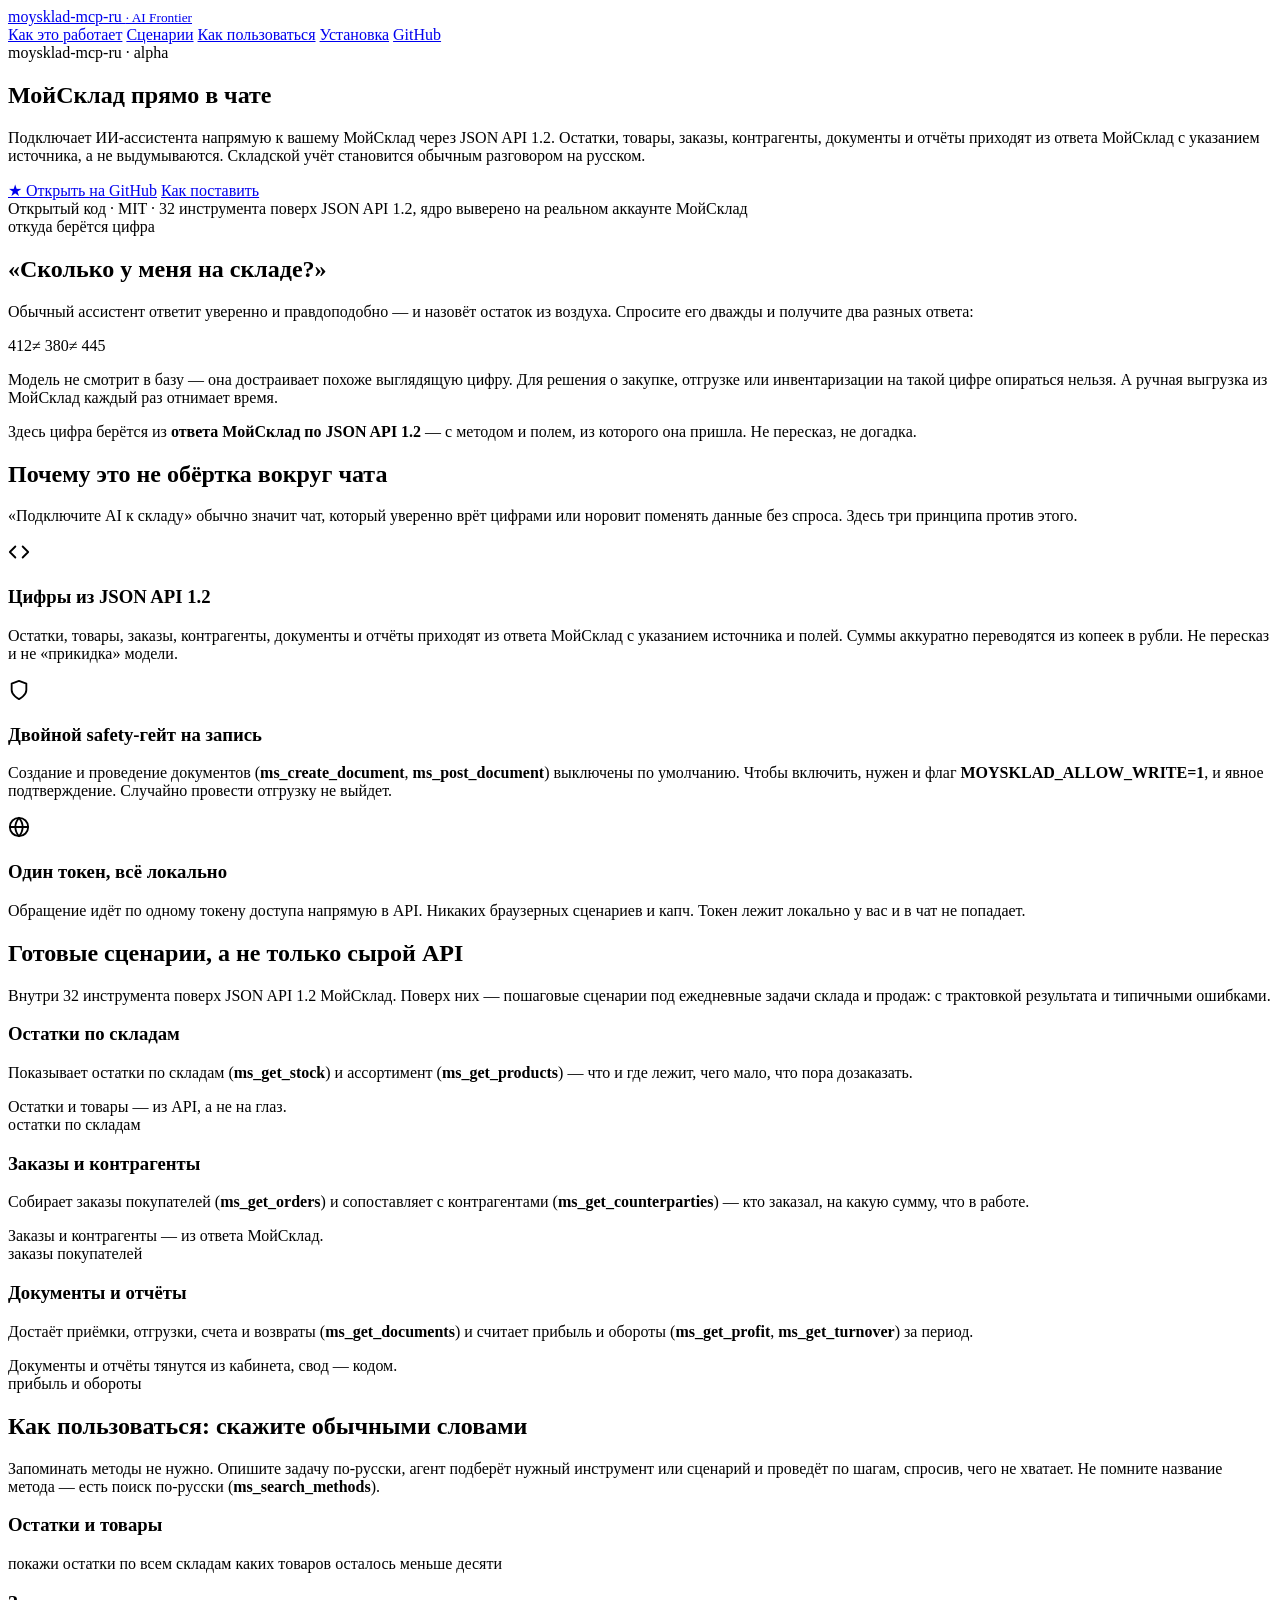
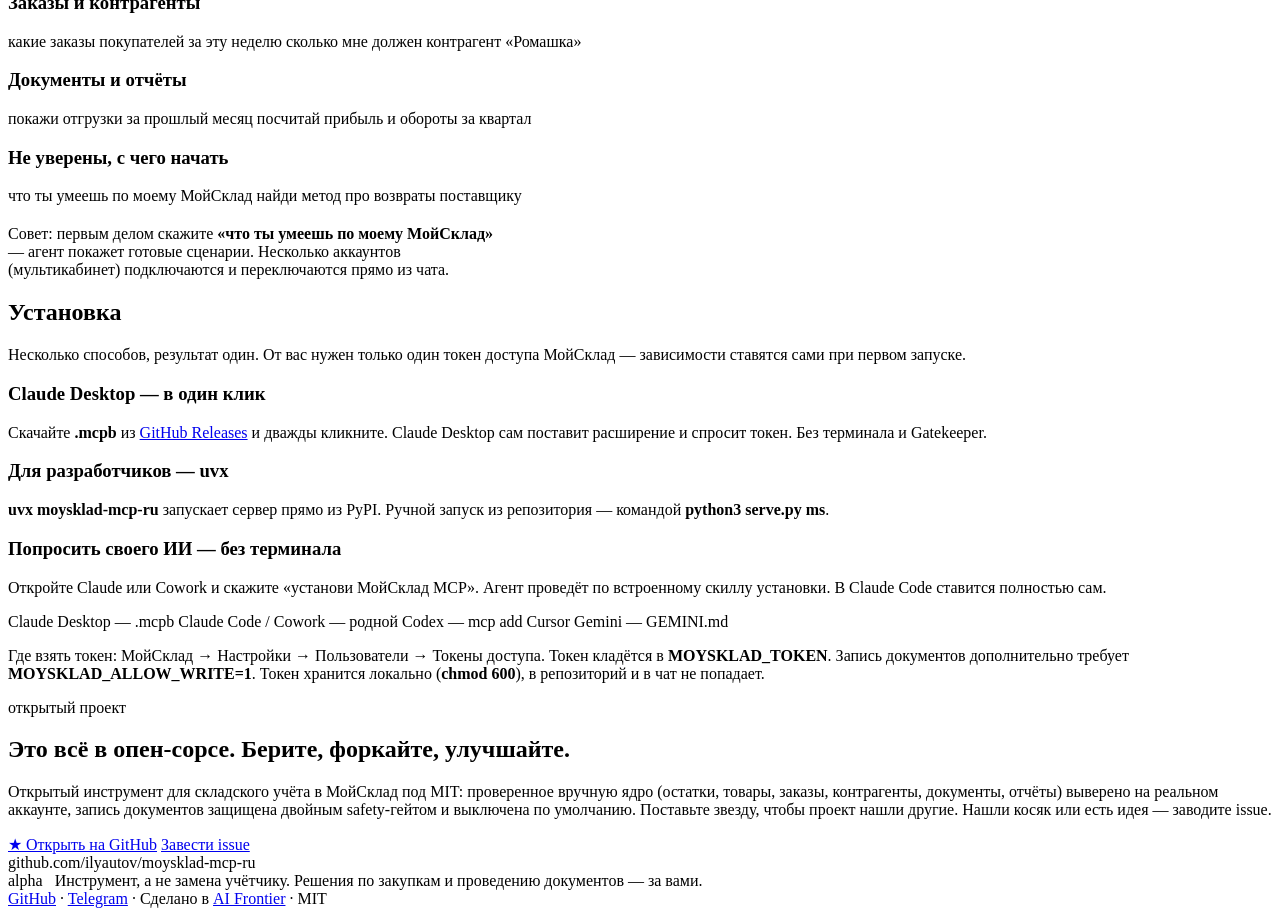
==== docs/index.html @ ab3ad7cb "docs(site): MoySklad landing page for GitHub Pages" ====
<!DOCTYPE html>
<html lang="ru">
<head>
<meta charset="UTF-8">
<meta name="viewport" content="width=device-width, initial-scale=1">
<title>moysklad-mcp-ru — МойСклад в вашем ИИ-ассистенте (JSON API 1.2)</title>
<meta name="description" content="Подключает ИИ-ассистента (Claude, Cursor, Codex, Cowork) напрямую к вашему МойСклад через JSON API 1.2. Остатки, товары, заказы, контрагенты, документы и отчёты — из ответа МойСклад с указанием источника, а не выдумка. Запись документов — за двойным safety-гейтом и выключена по умолчанию. Ставится в один клик.">
<meta property="og:title" content="moysklad-mcp-ru — МойСклад в вашем ИИ-ассистенте (JSON API 1.2)">
<meta property="og:description" content="МойСклад прямо в чате. Остатки, товары, заказы, документы, отчёты — из JSON API 1.2 с источником, а не из воздуха. Запись за двойным safety-гейтом. Ставится в один клик — .mcpb или uvx.">
<meta property="og:type" content="website">
<meta property="og:url" content="https://moysklad-mcp-ru.aifrontier.tech/">
<meta property="og:image" content="https://moysklad-mcp-ru.aifrontier.tech/assets/social-preview.png">
<meta name="twitter:card" content="summary_large_image">
<link rel="canonical" href="https://moysklad-mcp-ru.aifrontier.tech/">
<link rel="icon" type="image/png" href="assets/social-preview.png">
<link rel="apple-touch-icon" href="assets/social-preview.png">
<link rel="preconnect" href="https://fonts.googleapis.com">
<link rel="preconnect" href="https://fonts.gstatic.com" crossorigin>
<link href="https://fonts.googleapis.com/css2?family=Inter:wght@400;500;600;700;800&family=Lora:wght@500;600;700&family=JetBrains+Mono:wght@500;700&display=swap" rel="stylesheet">
<link rel="stylesheet" href="styles.css">
</head>
<body>

<header>
  <div class="wrap nav">
    <a class="brand" href="#top" aria-label="moysklad-mcp-ru, на главную">
      <span class="bars" aria-hidden="true"><span></span><span></span><span></span></span>
      moysklad-mcp-ru <small>· AI Frontier</small>
    </a>
    <nav class="nav-links" aria-label="Основная навигация">
      <a href="#how">Как это работает</a>
      <a href="#scenarios">Сценарии</a>
      <a href="#use">Как пользоваться</a>
      <a href="#install">Установка</a>
      <a class="btn btn-primary" href="https://github.com/ilyautov/moysklad-mcp-ru">GitHub</a>
    </nav>
  </div>
</header>

<main id="top">

  <!-- HERO -->
  <section class="hero">
    <div class="wrap hero-grid">
      <div>
        <div class="kicker">moysklad-mcp-ru · alpha</div>
        <h1>МойСклад <span class="accent">прямо в чате</span></h1>
        <p class="sub">Подключает ИИ-ассистента напрямую к вашему МойСклад через JSON API 1.2. Остатки, товары, заказы, контрагенты, документы и отчёты приходят из ответа МойСклад с указанием источника, а не выдумываются. Складской учёт становится обычным разговором на русском.</p>
        <div class="cta-row">
          <a class="btn btn-primary" href="https://github.com/ilyautov/moysklad-mcp-ru" aria-label="Открыть репозиторий на GitHub">★ Открыть на GitHub</a>
          <a class="btn btn-ghost" href="#install">Как поставить</a>
        </div>
        <div class="trust-mini"><span class="tl" aria-hidden="true"><i class="g"></i><i class="a"></i><i class="r"></i></span><span class="tm-text">Открытый код · MIT · 32 инструмента поверх JSON API 1.2, ядро выверено на реальном аккаунте МойСклад</span></div>
      </div>
      <div class="art" role="img" aria-label="Остатки, заказы и документы МойСклад сводятся в один ответ с источником">
        <div class="win w1"><div class="lines"><b></b><b></b><b></b></div></div>
        <div class="win w2"><div class="lines"><b></b><b></b><b></b></div></div>
        <div class="signal" aria-hidden="true"><i class="r"></i><i class="a"></i><i class="g"></i></div>
      </div>
    </div>
  </section>

  <!-- PROOF -->
  <section class="proof">
    <div class="wrap">
      <div class="kicker">откуда берётся цифра</div>
      <h2>«Сколько у меня на складе?»</h2>
      <p class="proof-lead">Обычный ассистент ответит уверенно и правдоподобно — и назовёт остаток из воздуха. Спросите его дважды и получите два разных ответа:</p>
      <div class="nums" aria-label="Разные выдуманные числа при повторных вопросах">
        <span class="n">412</span><span class="ne">≠</span>
        <span class="n">380</span><span class="ne">≠</span>
        <span class="n">445</span>
      </div>
      <p class="small">Модель не смотрит в базу — она достраивает похоже выглядящую цифру. Для решения о закупке, отгрузке или инвентаризации на такой цифре опираться нельзя. А ручная выгрузка из МойСклад каждый раз отнимает время.</p>
      <p class="verdict">Здесь цифра берётся из <b>ответа МойСклад по JSON API 1.2</b> — с методом и полем, из которого она пришла. Не пересказ, не догадка.</p>
    </div>
  </section>

  <!-- HOW IT WORKS -->
  <section class="s" id="how">
    <div class="wrap">
      <div class="sec-head">
        <h2>Почему это не обёртка вокруг чата</h2>
        <p>«Подключите AI к складу» обычно значит чат, который уверенно врёт цифрами или норовит поменять данные без спроса. Здесь три принципа против этого.</p>
      </div>
      <div class="grid3">
        <div class="card">
          <div class="ico" aria-hidden="true"><svg width="22" height="22" viewBox="0 0 24 24" fill="none" stroke="currentColor" stroke-width="2" stroke-linecap="round" stroke-linejoin="round"><polyline points="16 18 22 12 16 6"/><polyline points="8 6 2 12 8 18"/></svg></div>
          <h3>Цифры из JSON API 1.2</h3>
          <p>Остатки, товары, заказы, контрагенты, документы и отчёты приходят из ответа МойСклад с указанием источника и полей. Суммы аккуратно переводятся из копеек в рубли. Не пересказ и не «прикидка» модели.</p>
        </div>
        <div class="card">
          <div class="ico" aria-hidden="true"><svg width="22" height="22" viewBox="0 0 24 24" fill="none" stroke="currentColor" stroke-width="2" stroke-linecap="round" stroke-linejoin="round"><path d="M12 22s8-4 8-10V5l-8-3-8 3v7c0 6 8 10 8 10z"/></svg></div>
          <h3>Двойной safety-гейт на запись</h3>
          <p>Создание и проведение документов (<b class="mono">ms_create_document</b>, <b class="mono">ms_post_document</b>) выключены по умолчанию. Чтобы включить, нужен и флаг <b class="mono">MOYSKLAD_ALLOW_WRITE=1</b>, и явное подтверждение. Случайно провести отгрузку не выйдет.</p>
        </div>
        <div class="card">
          <div class="ico" aria-hidden="true"><svg width="22" height="22" viewBox="0 0 24 24" fill="none" stroke="currentColor" stroke-width="2" stroke-linecap="round" stroke-linejoin="round"><circle cx="12" cy="12" r="10"/><path d="M2 12h20"/><path d="M12 2a15.3 15.3 0 0 1 4 10 15.3 15.3 0 0 1-4 10 15.3 15.3 0 0 1-4-10 15.3 15.3 0 0 1 4-10z"/></svg></div>
          <h3>Один токен, всё локально</h3>
          <p>Обращение идёт по одному токену доступа напрямую в API. Никаких браузерных сценариев и капч. Токен лежит локально у вас и в чат не попадает.</p>
        </div>
      </div>
    </div>
  </section>

  <!-- SCENARIOS -->
  <section class="s alt killer" id="scenarios">
    <div class="wrap">
      <div class="sec-head">
        <h2>Готовые сценарии, а не только сырой API</h2>
        <p>Внутри 32 инструмента поверх JSON API 1.2 МойСклад. Поверх них — пошаговые сценарии под ежедневные задачи склада и продаж: с трактовкой результата и типичными ошибками.</p>
      </div>
      <div class="grid3">
        <div class="card">
          <span class="tl" aria-hidden="true"><i class="g"></i><i class="a"></i><i class="r"></i></span>
          <h3>Остатки по складам</h3>
          <p>Показывает остатки по складам (<b class="mono">ms_get_stock</b>) и ассортимент (<b class="mono">ms_get_products</b>) — что и где лежит, чего мало, что пора дозаказать.</p>
          <div class="proofline">Остатки и товары — из API, а не на глаз.</div>
          <span class="tag">остатки по складам</span>
        </div>
        <div class="card">
          <span class="tl" aria-hidden="true"><i class="g"></i><i class="a"></i><i class="r"></i></span>
          <h3>Заказы и контрагенты</h3>
          <p>Собирает заказы покупателей (<b class="mono">ms_get_orders</b>) и сопоставляет с контрагентами (<b class="mono">ms_get_counterparties</b>) — кто заказал, на какую сумму, что в работе.</p>
          <div class="proofline">Заказы и контрагенты — из ответа МойСклад.</div>
          <span class="tag">заказы покупателей</span>
        </div>
        <div class="card">
          <span class="tl" aria-hidden="true"><i class="g"></i><i class="a"></i><i class="r"></i></span>
          <h3>Документы и отчёты</h3>
          <p>Достаёт приёмки, отгрузки, счета и возвраты (<b class="mono">ms_get_documents</b>) и считает прибыль и обороты (<b class="mono">ms_get_profit</b>, <b class="mono">ms_get_turnover</b>) за период.</p>
          <div class="proofline">Документы и отчёты тянутся из кабинета, свод — кодом.</div>
          <span class="tag">прибыль и обороты</span>
        </div>
      </div>
    </div>
  </section>

  <!-- HOW TO USE -->
  <section class="s" id="use">
    <div class="wrap">
      <div class="sec-head">
        <h2>Как пользоваться: скажите обычными словами</h2>
        <p>Запоминать методы не нужно. Опишите задачу по-русски, агент подберёт нужный инструмент или сценарий и проведёт по шагам, спросив, чего не хватает. Не помните название метода — есть поиск по-русски (<b class="mono">ms_search_methods</b>).</p>
      </div>
      <div class="usage">
        <div class="ucard">
          <h3>Остатки и товары</h3>
          <span class="prompt">покажи остатки по всем складам</span>
          <span class="prompt">каких товаров осталось меньше десяти</span>
        </div>
        <div class="ucard">
          <h3>Заказы и контрагенты</h3>
          <span class="prompt">какие заказы покупателей за эту неделю</span>
          <span class="prompt">сколько мне должен контрагент «Ромашка»</span>
        </div>
        <div class="ucard">
          <h3>Документы и отчёты</h3>
          <span class="prompt">покажи отгрузки за прошлый месяц</span>
          <span class="prompt">посчитай прибыль и обороты за квартал</span>
        </div>
        <div class="ucard">
          <h3>Не уверены, с чего начать</h3>
          <span class="prompt">что ты умеешь по моему МойСклад</span>
          <span class="prompt">найди метод про возвраты поставщику</span>
        </div>
      </div>
      <p class="small" style="color:var(--mute);margin-top:20px;max-width:62ch">
        Совет: первым делом скажите <b class="mono">«что ты умеешь по моему МойСклад»</b> — агент покажет готовые сценарии. Несколько аккаунтов (мультикабинет) подключаются и переключаются прямо из чата.
      </p>
    </div>
  </section>

  <!-- INSTALL -->
  <section class="s alt" id="install">
    <div class="wrap">
      <div class="sec-head">
        <h2>Установка</h2>
        <p>Несколько способов, результат один. От вас нужен только один токен доступа МойСклад — зависимости ставятся сами при первом запуске.</p>
      </div>
      <div class="steps">
        <div class="step">
          <div>
            <h3>Claude Desktop — в один клик</h3>
            <p>Скачайте <b class="mono">.mcpb</b> из <a href="https://github.com/ilyautov/moysklad-mcp-ru/releases">GitHub Releases</a> и дважды кликните. Claude Desktop сам поставит расширение и спросит токен. Без терминала и Gatekeeper.</p>
          </div>
        </div>
        <div class="step">
          <div>
            <h3>Для разработчиков — uvx</h3>
            <p><b class="mono">uvx moysklad-mcp-ru</b> запускает сервер прямо из PyPI. Ручной запуск из репозитория — командой <b class="mono">python3 serve.py ms</b>.</p>
          </div>
        </div>
        <div class="step">
          <div>
            <h3>Попросить своего ИИ — без терминала</h3>
            <p>Откройте Claude или Cowork и скажите «установи МойСклад MCP». Агент проведёт по встроенному скиллу установки. В Claude Code ставится полностью сам.</p>
          </div>
        </div>
      </div>
      <div class="stacks">
        <span class="chip">Claude Desktop — .mcpb</span>
        <span class="chip">Claude Code / Cowork — родной</span>
        <span class="chip">Codex — mcp add</span>
        <span class="chip">Cursor</span>
        <span class="chip">Gemini — GEMINI.md</span>
      </div>
      <p class="small" style="color:var(--mute);margin-top:16px">Где взять токен: МойСклад → Настройки → Пользователи → Токены доступа. Токен кладётся в <b class="mono">MOYSKLAD_TOKEN</b>. Запись документов дополнительно требует <b class="mono">MOYSKLAD_ALLOW_WRITE=1</b>. Токен хранится локально (<b class="mono">chmod 600</b>), в репозиторий и в чат не попадает.</p>
    </div>
  </section>

  <!-- OPEN SOURCE CTA -->
  <section class="s" id="opensource">
    <div class="wrap">
      <div class="oss">
        <div class="kicker">открытый проект</div>
        <h2>Это всё в опен-сорсе. Берите, форкайте, улучшайте.</h2>
        <p>Открытый инструмент для складского учёта в МойСклад под MIT: проверенное вручную ядро (остатки, товары, заказы, контрагенты, документы, отчёты) выверено на реальном аккаунте, запись документов защищена двойным safety-гейтом и выключена по умолчанию. Поставьте звезду, чтобы проект нашли другие. Нашли косяк или есть идея — заводите issue.</p>
        <div class="cta-row">
          <a class="btn btn-primary" href="https://github.com/ilyautov/moysklad-mcp-ru">★ Открыть на GitHub</a>
          <a class="btn btn-ghost" href="https://github.com/ilyautov/moysklad-mcp-ru/issues">Завести issue</a>
        </div>
        <div class="repo-line">github.com/ilyautov/moysklad-mcp-ru</div>
      </div>
    </div>
  </section>

</main>

<footer>
  <div class="wrap foot">
    <div>
      <span class="alpha">alpha</span>
      &nbsp; Инструмент, а не замена учётчику. Решения по закупкам и проведению документов — за вами.
    </div>
    <div>
      <a href="https://github.com/ilyautov/moysklad-mcp-ru">GitHub</a> ·
      <a href="https://t.me/gorilla_under_hood">Telegram</a> ·
      Сделано в <a href="https://aifrontier.tech">AI Frontier</a> · MIT
    </div>
  </div>
</footer>

</body>
</html>
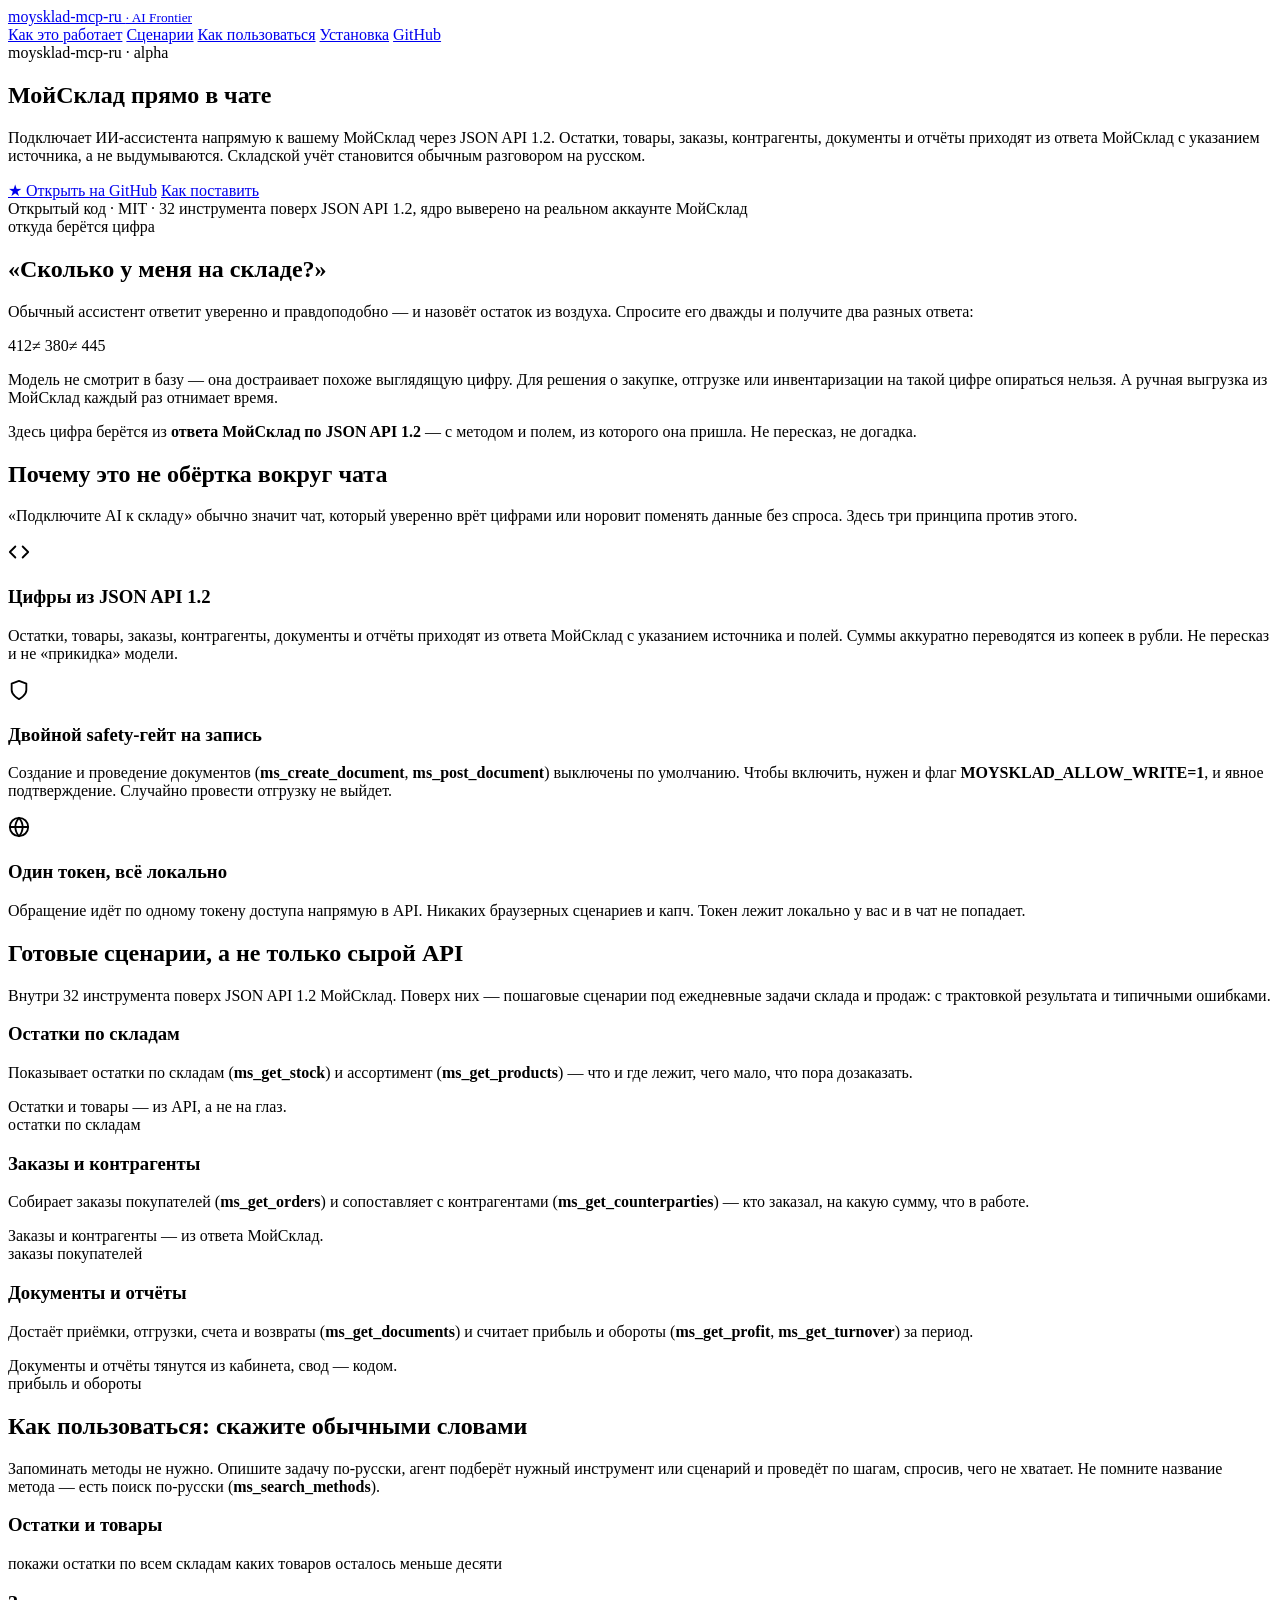
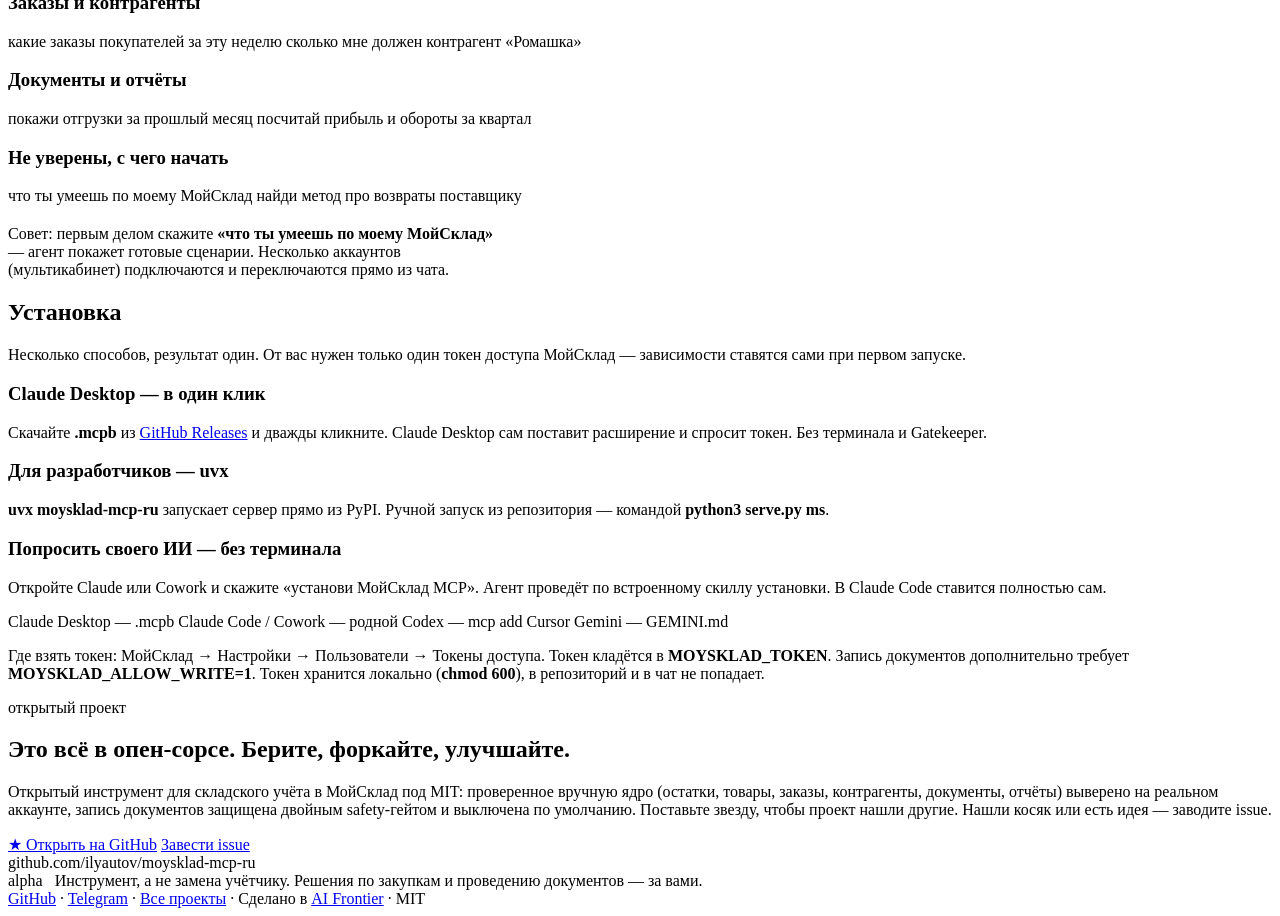
==== commit 8c3537cb: "Из подвала виден весь остальной набор инструментов Человек, пришедший по узкому запросу, уходил со с" ====
--- a/docs/index.html
+++ b/docs/index.html
@@ -12,12 +12,57 @@
 <meta property="og:image" content="https://moysklad-mcp-ru.aifrontier.tech/assets/social-preview.png">
 <meta name="twitter:card" content="summary_large_image">
 <link rel="canonical" href="https://moysklad-mcp-ru.aifrontier.tech/">
+<meta name="yandex-verification" content="d5488a184cbab7f7" /> <!-- pragma: allowlist secret, публичный код подтверждения прав -->
 <link rel="icon" type="image/png" href="assets/social-preview.png">
 <link rel="apple-touch-icon" href="assets/social-preview.png">
 <link rel="preconnect" href="https://fonts.googleapis.com">
 <link rel="preconnect" href="https://fonts.gstatic.com" crossorigin>
 <link href="https://fonts.googleapis.com/css2?family=Inter:wght@400;500;600;700;800&family=Lora:wght@500;600;700&family=JetBrains+Mono:wght@500;700&display=swap" rel="stylesheet">
 <link rel="stylesheet" href="styles.css">
+<script type="application/ld+json">
+{
+  "@context": "https://schema.org",
+  "@graph": [
+    {
+      "@type": "WebSite",
+      "@id": "https://moysklad-mcp-ru.aifrontier.tech/#website",
+      "url": "https://moysklad-mcp-ru.aifrontier.tech/",
+      "name": "moysklad-mcp-ru",
+      "inLanguage": "ru-RU",
+      "publisher": {
+        "@id": "https://aifrontier.tech/#organization"
+      }
+    },
+    {
+      "@type": "SoftwareApplication",
+      "@id": "https://moysklad-mcp-ru.aifrontier.tech/#software",
+      "name": "moysklad-mcp-ru",
+      "alternateName": "MCP-сервер для МойСклад",
+      "description": "Подключает ИИ-ассистента (Claude, Cursor, Codex, Cowork) напрямую к вашему МойСклад через JSON API 1.2. Остатки, товары, заказы, контрагенты, документы и отчёты — из ответа МойСклад с указанием источника, а не выдумка. Запись документов — за двойным safety-гейтом и выключена по умолчанию. Ставится в один клик.",
+      "applicationCategory": "BusinessApplication",
+      "applicationSubCategory": "Warehouse and inventory automation",
+      "operatingSystem": "macOS, Windows, Linux",
+      "url": "https://moysklad-mcp-ru.aifrontier.tech/",
+      "codeRepository": "https://github.com/ilyautov/moysklad-mcp-ru",
+      "downloadUrl": "https://pypi.org/project/moysklad-mcp-ru/",
+      "license": "https://opensource.org/licenses/MIT",
+      "isAccessibleForFree": true,
+      "offers": {
+        "@type": "Offer",
+        "price": "0",
+        "priceCurrency": "RUB"
+      },
+      "inLanguage": "ru-RU",
+      "author": {
+        "@id": "https://aifrontier.tech/avtory/ilya-utov/#person"
+      },
+      "publisher": {
+        "@id": "https://aifrontier.tech/#organization"
+      }
+    }
+  ]
+}
+</script>
 </head>
 <body>
 
@@ -236,6 +281,7 @@
     <div>
       <a href="https://github.com/ilyautov/moysklad-mcp-ru">GitHub</a> ·
       <a href="https://t.me/gorilla_under_hood">Telegram</a> ·
+      <a href="https://ilyautov.github.io/">Все проекты</a> ·
       Сделано в <a href="https://aifrontier.tech">AI Frontier</a> · MIT
     </div>
   </div>
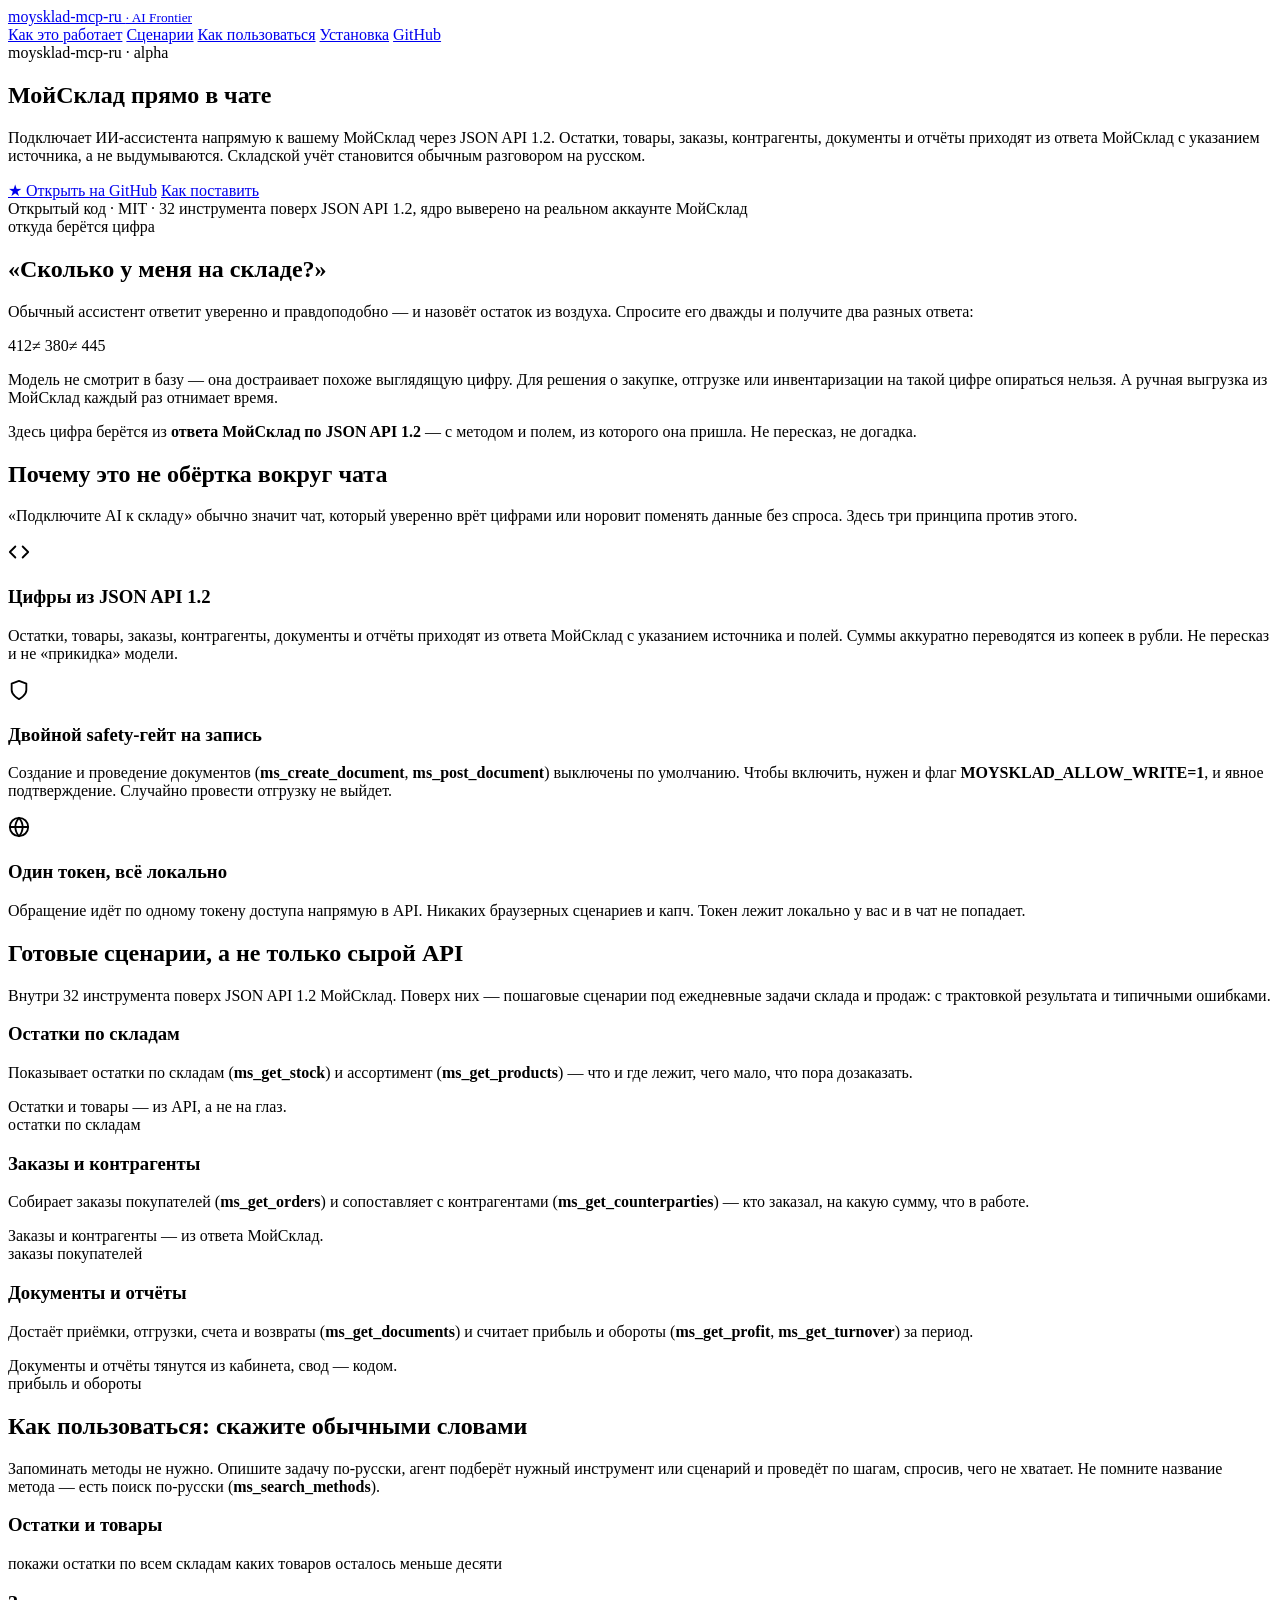
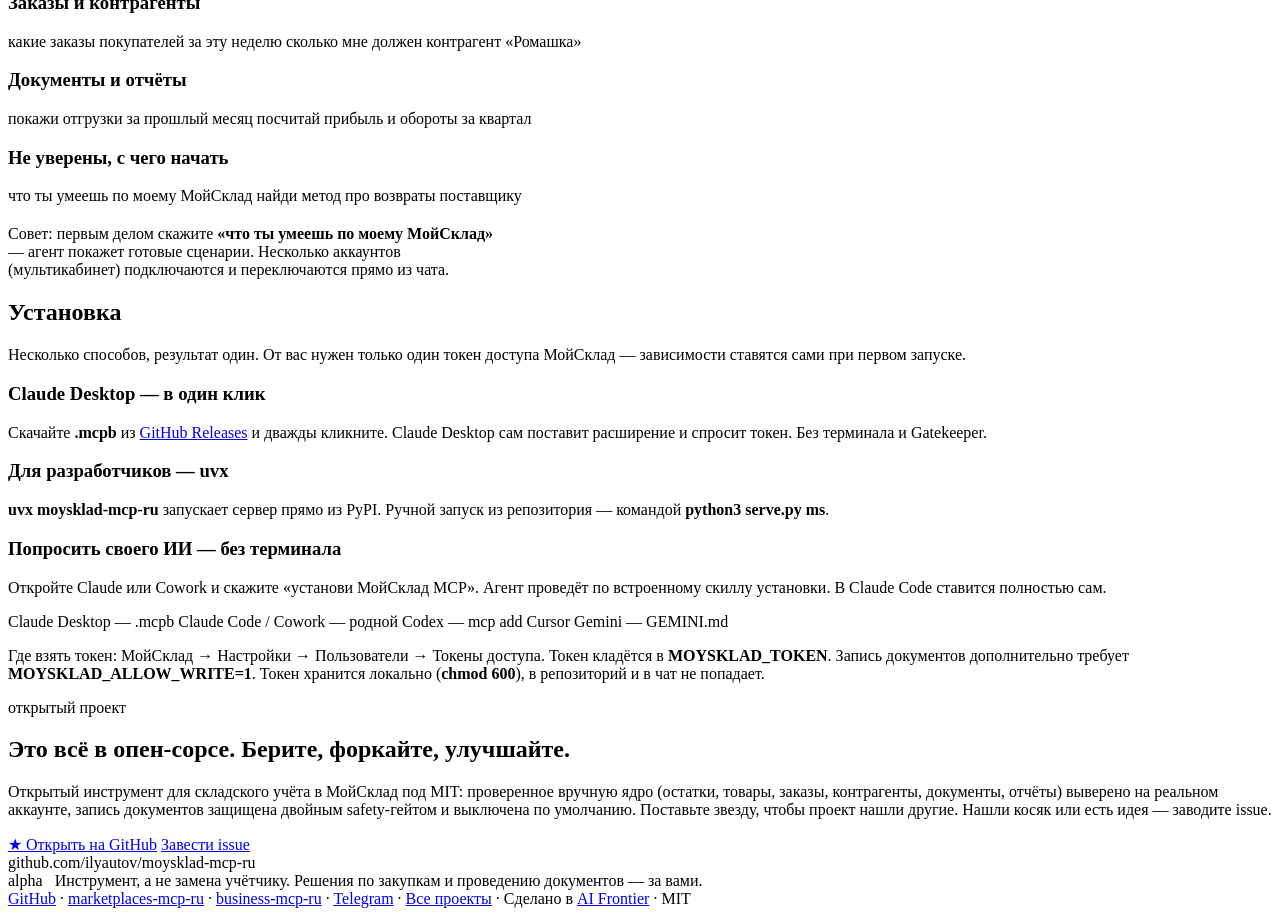
==== commit b575f431: "Подвал: ссылки на соседние серверы Сайт был тупиком: из него вели только GitHub, Telegram, витрина и" ====
--- a/docs/index.html
+++ b/docs/index.html
@@ -280,6 +280,8 @@
     </div>
     <div>
       <a href="https://github.com/ilyautov/moysklad-mcp-ru">GitHub</a> ·
+      <a href="https://marketplaces-mcp-ru.aifrontier.tech/">marketplaces-mcp-ru</a> ·
+      <a href="https://business-mcp-ru.aifrontier.tech/">business-mcp-ru</a> ·
       <a href="https://t.me/gorilla_under_hood">Telegram</a> ·
       <a href="https://ilyautov.github.io/">Все проекты</a> ·
       Сделано в <a href="https://aifrontier.tech">AI Frontier</a> · MIT
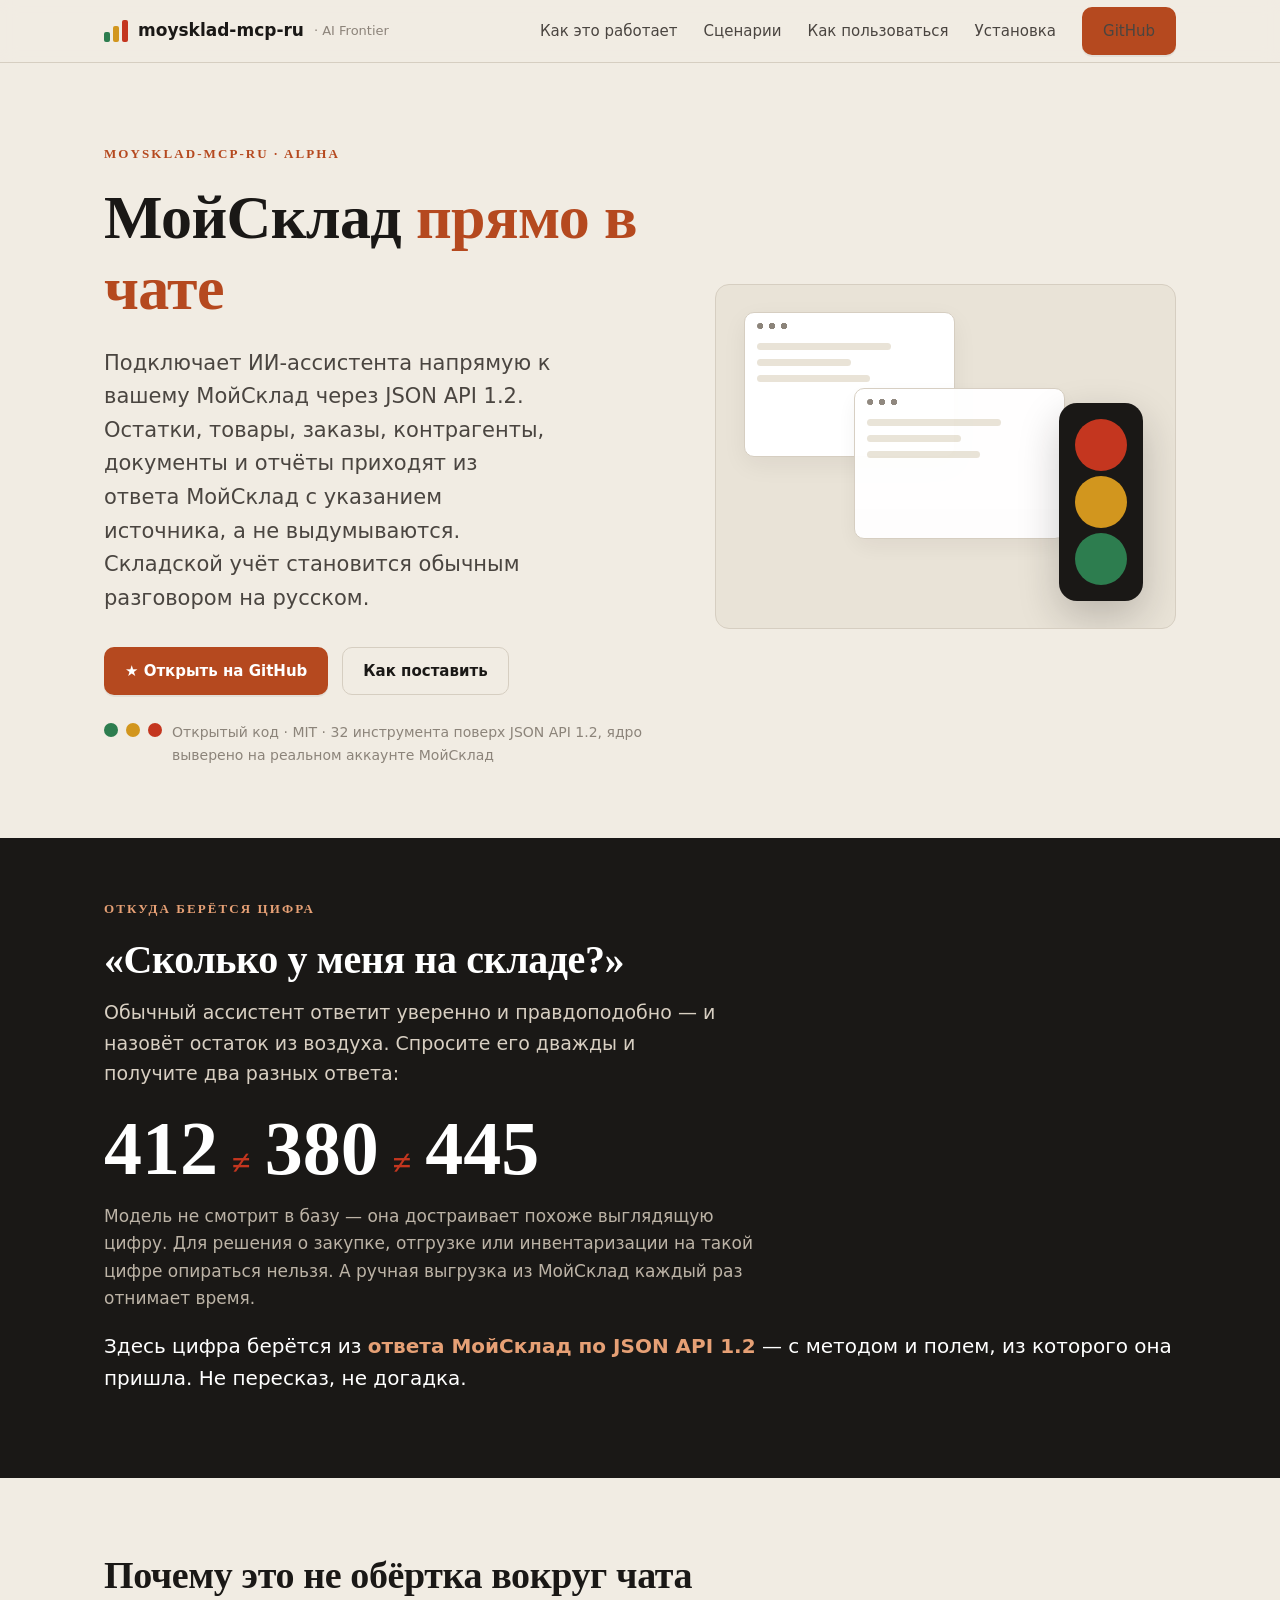
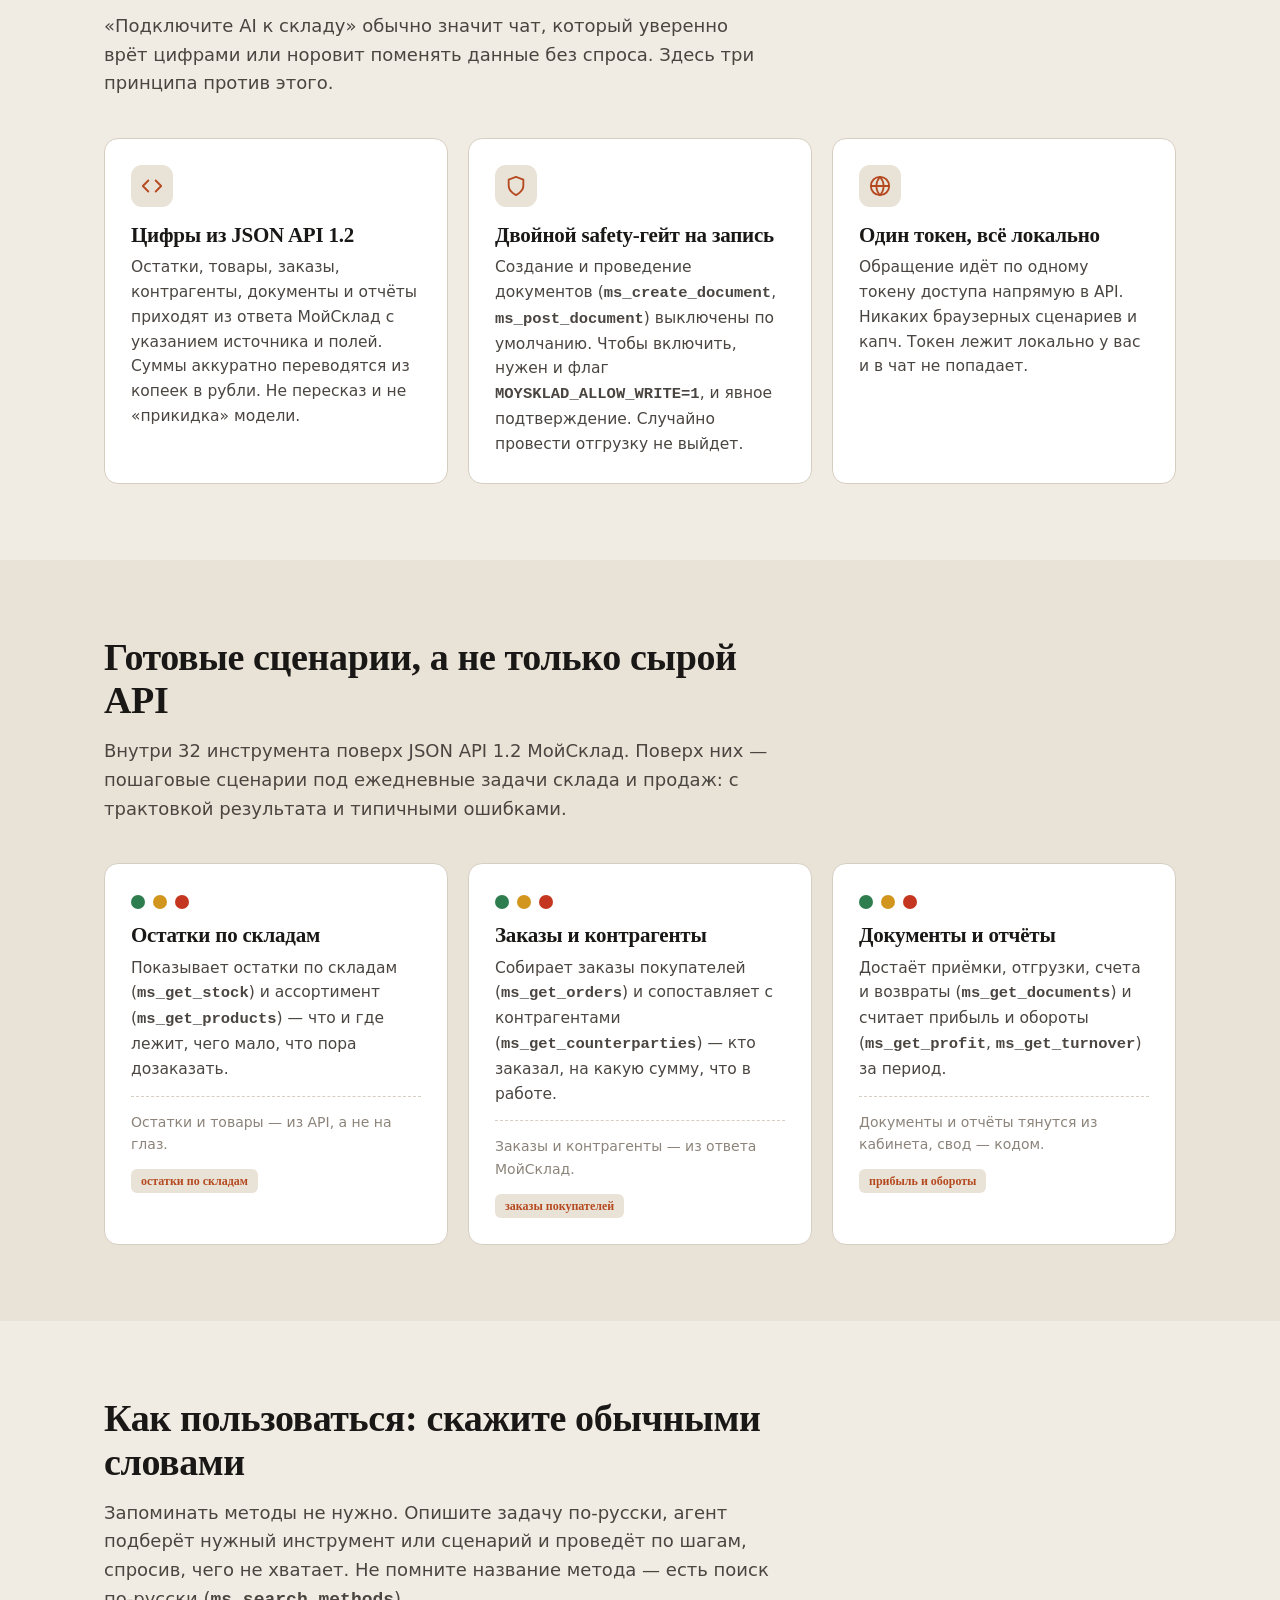
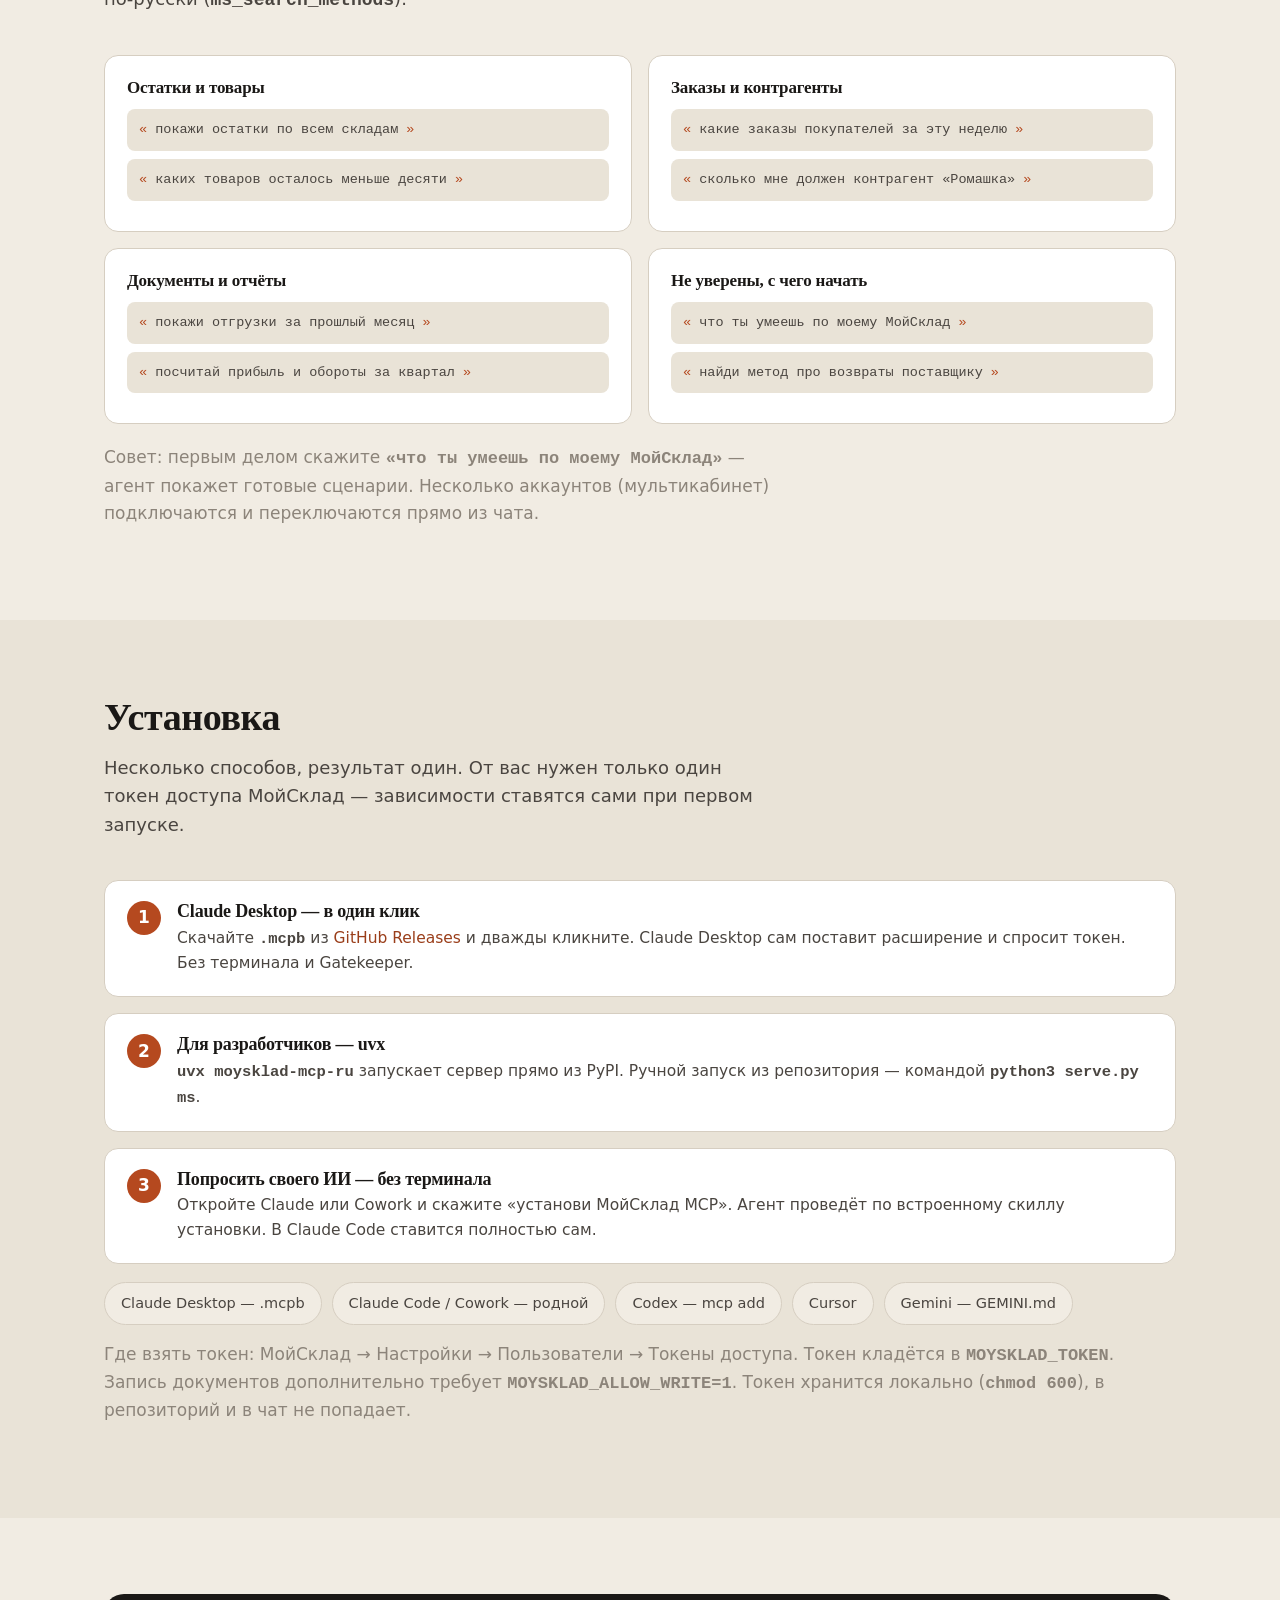
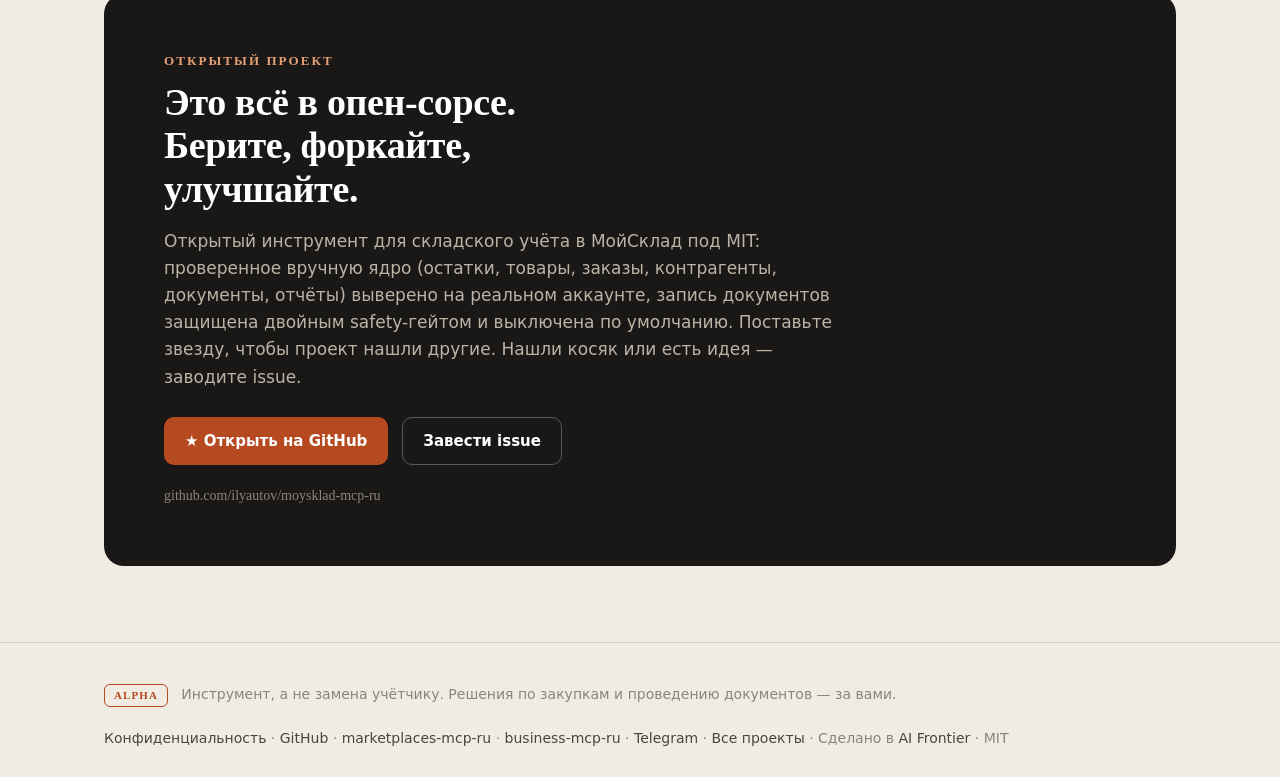
==== commit d142ee2c: "Политика конфиденциальности страницей сайта, ссылка в манифесте MCPB Каталог коннекторов Claude отка" ====
--- a/docs/index.html
+++ b/docs/index.html
@@ -279,6 +279,7 @@
       &nbsp; Инструмент, а не замена учётчику. Решения по закупкам и проведению документов — за вами.
     </div>
     <div>
+      <a href="privacy.html">Конфиденциальность</a> ·
       <a href="https://github.com/ilyautov/moysklad-mcp-ru">GitHub</a> ·
       <a href="https://marketplaces-mcp-ru.aifrontier.tech/">marketplaces-mcp-ru</a> ·
       <a href="https://business-mcp-ru.aifrontier.tech/">business-mcp-ru</a> ·
--- a/docs/styles.css
+++ b/docs/styles.css
@@ -0,0 +1,171 @@
+:root{
+  --paper:#F1ECE3; --paper-2:#E9E3D7; --ink:#1A1816; --body:#4A4540;
+  --mute:#8C847A; --ochre:#B5491F; --ochre-ink:#9A3E1A; --line:#D6CEC1;
+  --green:#2D7D4F; --amber:#D2961E; --red:#C4361F;
+  --maxw:1120px; --r:14px; --t:200ms cubic-bezier(.2,.6,.2,1);
+}
+*{box-sizing:border-box}
+html{scroll-behavior:smooth;overflow-x:hidden}
+@media (prefers-reduced-motion:reduce){html{scroll-behavior:auto} *{animation:none!important;transition:none!important}}
+body{margin:0;background:var(--paper);color:var(--ink);
+  font-family:Inter,system-ui,-apple-system,sans-serif;font-size:17px;line-height:1.6;
+  -webkit-font-smoothing:antialiased;overflow-x:hidden}
+h1,h2,h3{font-family:Lora,Georgia,serif;line-height:1.15;letter-spacing:-.01em;margin:0}
+.mono{font-family:"JetBrains Mono",ui-monospace,monospace}
+a{color:var(--ochre-ink);text-decoration:none}
+a:hover{text-decoration:underline}
+.wrap{max-width:var(--maxw);margin:0 auto;padding:0 24px}
+.accent{color:var(--ochre)}
+:focus-visible{outline:3px solid var(--ochre);outline-offset:2px;border-radius:4px}
+
+.tl{display:inline-flex;gap:8px;align-items:center}
+.tl i{width:14px;height:14px;border-radius:50%;display:block}
+.tl .g{background:var(--green)} .tl .a{background:var(--amber)} .tl .r{background:var(--red)}
+
+header{position:sticky;top:0;z-index:50;background:rgba(241,236,227,.86);backdrop-filter:blur(8px);border-bottom:1px solid var(--line)}
+.nav{display:flex;align-items:center;justify-content:space-between;height:62px}
+.brand{display:flex;align-items:center;gap:10px;font-weight:700;color:var(--ink)}
+.brand:hover{text-decoration:none}
+.brand .bars{display:flex;gap:3px;align-items:flex-end;height:22px}
+.brand .bars span{width:6px;border-radius:2px}
+.brand .bars span:nth-child(1){height:10px;background:var(--green)}
+.brand .bars span:nth-child(2){height:16px;background:var(--amber)}
+.brand .bars span:nth-child(3){height:22px;background:var(--red)}
+.brand small{font-weight:500;color:var(--mute);font-size:13px}
+.nav-links{display:flex;gap:26px;align-items:center}
+.nav-links a{color:var(--body);font-weight:500;font-size:15px}
+.nav-links a.active{color:var(--ink);font-weight:700}
+.btn{display:inline-flex;align-items:center;gap:8px;font-weight:600;font-size:15px;
+  padding:11px 20px;border-radius:10px;cursor:pointer;transition:transform var(--t),background var(--t),box-shadow var(--t);border:1px solid transparent}
+.btn:hover{text-decoration:none;transform:translateY(-1px)}
+.btn-primary{background:var(--ochre);color:#fff;box-shadow:0 2px 0 rgba(0,0,0,.06)}
+.btn-primary:hover{background:#a23f17;box-shadow:0 6px 18px rgba(181,73,31,.25)}
+.btn-ghost{background:transparent;color:var(--ink);border-color:var(--line)}
+.btn-ghost:hover{background:var(--paper-2)}
+@media(max-width:760px){.nav-links a:not(.btn){display:none}}
+
+.hero{padding:84px 0 72px;position:relative;overflow:hidden}
+.hero-grid{display:grid;grid-template-columns:1.1fr .9fr;gap:48px;align-items:center}
+.kicker{font:600 13px/1 Inter;letter-spacing:.16em;text-transform:uppercase;color:var(--ochre);margin-bottom:22px}
+.hero h1{font-size:clamp(32px,7vw,62px);font-weight:700}
+.hero p.sub{font-size:clamp(17px,2.2vw,21px);color:var(--body);margin:22px 0 32px;max-width:34ch}
+.cta-row{display:flex;gap:14px;flex-wrap:wrap}
+.trust-mini{margin-top:26px;color:var(--mute);font-size:14px;display:flex;align-items:flex-start;gap:10px}
+.trust-mini .tl{flex:none;margin-top:2px}
+.trust-mini .tm-text{min-width:0}
+.art{position:relative;aspect-ratio:4/3;background:var(--paper-2);border:1px solid var(--line);border-radius:var(--r);overflow:hidden}
+.win{position:absolute;background:#fff;border:1px solid var(--line);border-radius:10px;box-shadow:0 8px 24px rgba(26,24,22,.06)}
+.win::before{content:"";position:absolute;top:10px;left:12px;width:34px;height:6px;border-radius:3px;
+  background:radial-gradient(circle 3px at 3px 3px,var(--mute) 99%,transparent) left/12px 6px repeat-x}
+.win.w1{top:8%;left:6%;width:46%;height:42%}
+.win.w2{top:30%;left:30%;width:46%;height:44%;opacity:.96}
+.lines{position:absolute;left:12px;right:30%;top:30px}
+.lines b{display:block;height:7px;border-radius:4px;background:var(--paper-2);margin-bottom:9px}
+.lines b:nth-child(2){width:70%} .lines b:nth-child(3){width:84%}
+.signal{position:absolute;right:7%;bottom:8%;width:84px;height:198px;background:var(--ink);border-radius:18px;
+  display:flex;flex-direction:column;align-items:center;justify-content:space-around;padding:14px 0;box-shadow:0 16px 40px rgba(26,24,22,.22)}
+.signal i{width:52px;height:52px;border-radius:50%}
+.signal .r{background:var(--red)} .signal .a{background:var(--amber)} .signal .g{background:var(--green)}
+@media(max-width:860px){.hero-grid{grid-template-columns:1fr;gap:32px}.art{order:-1;max-width:460px}}
+
+.proof{background:var(--ink);color:var(--paper);padding:64px 0}
+.proof .kicker{color:#E6A075}
+.proof h2{color:#fff;font-size:clamp(26px,4vw,40px);margin-bottom:8px}
+.proof-lead{color:#d8cfc2;font-size:clamp(16px,2vw,19px);max-width:52ch;margin:14px 0 4px}
+.nums{display:flex;gap:14px;align-items:baseline;flex-wrap:wrap;margin:22px 0 14px}
+.nums .n{font:700 clamp(34px,9vw,76px)/1 Lora;color:#fff}
+.nums .ne{font:700 clamp(26px,5vw,34px)/1 Lora;color:var(--red)}
+.proof .small{color:#bcb3a6;max-width:60ch}
+.proof .verdict{margin-top:18px;font-size:20px;color:#fff}
+.proof .verdict b{color:#E6A075}
+
+section.s{padding:76px 0}
+.s.alt{background:var(--paper-2)}
+.sec-head{max-width:62ch;margin-bottom:40px}
+.sec-head h2{font-size:clamp(26px,4vw,38px)}
+.sec-head p{color:var(--body);margin:14px 0 0;font-size:18px}
+.grid3{display:grid;grid-template-columns:repeat(3,1fr);gap:20px}
+.grid2{display:grid;grid-template-columns:repeat(2,1fr);gap:20px}
+@media(max-width:860px){.grid3,.grid2{grid-template-columns:1fr}}
+.card{background:#fff;border:1px solid var(--line);border-radius:var(--r);padding:26px;transition:transform var(--t),box-shadow var(--t)}
+.card:hover{transform:translateY(-3px);box-shadow:0 14px 36px rgba(26,24,22,.08)}
+.card .ico{width:42px;height:42px;border-radius:11px;background:var(--paper-2);display:flex;align-items:center;justify-content:center;margin-bottom:16px;color:var(--ochre)}
+.card h3{font-size:21px;margin-bottom:8px}
+.card p{color:var(--body);margin:0;font-size:15.5px}
+.card .tag{display:inline-block;margin-top:14px;font:600 12px/1 "JetBrains Mono";color:var(--ochre);background:var(--paper-2);padding:6px 10px;border-radius:6px}
+.killer .card{position:relative}
+.killer .tl{margin-bottom:14px}
+.killer .proofline{margin-top:14px;padding-top:14px;border-top:1px dashed var(--line);color:var(--mute);font-size:14px}
+
+/* demo gifs */
+.demos{display:grid;grid-template-columns:repeat(2,1fr);gap:24px}
+@media(max-width:760px){.demos{grid-template-columns:1fr}}
+.demo{margin:0;background:#fff;border:1px solid var(--line);border-radius:var(--r);overflow:hidden}
+.demo img{display:block;width:100%;height:auto;background:var(--paper-2)}
+.demo figcaption{padding:16px 20px;color:var(--body);font-size:14.5px;border-top:1px solid var(--line)}
+.demo figcaption b{color:var(--ink);font-family:"JetBrains Mono",monospace;font-size:13.5px}
+
+.chips{display:flex;flex-wrap:wrap;gap:10px}
+.chip{background:#fff;border:1px solid var(--line);border-radius:999px;padding:9px 16px;font-size:14.5px;font-weight:500;color:var(--body)}
+.chip b{color:var(--ink);font-weight:700}
+
+/* usage / how-to */
+.usage{display:grid;grid-template-columns:repeat(2,1fr);gap:16px}
+@media(max-width:760px){.usage{grid-template-columns:1fr}}
+.ucard{background:#fff;border:1px solid var(--line);border-radius:var(--r);padding:22px}
+.ucard h3{font-size:17px;margin-bottom:12px;color:var(--ink);font-family:Inter;font-weight:700}
+.prompt{display:block;font-family:"JetBrains Mono",monospace;font-size:13.5px;color:var(--body);
+  background:var(--paper-2);border-radius:8px;padding:10px 12px;margin-bottom:8px}
+.prompt::before{content:"« ";color:var(--ochre)} .prompt::after{content:" »";color:var(--ochre)}
+
+.code{background:var(--ink);color:#f3ede2;border-radius:12px;padding:22px 24px;font:500 15px/1.9 "JetBrains Mono";overflow-x:auto}
+.code .c{color:#8c847a}
+.code .ok{color:#7ec79a}
+.stacks{display:flex;gap:10px;flex-wrap:wrap;margin-top:18px}
+.stacks .chip{background:var(--paper)}
+
+/* numbered steps (services) */
+.steps{counter-reset:st;display:grid;gap:16px}
+.step{display:flex;gap:16px;align-items:flex-start;background:#fff;border:1px solid var(--line);border-radius:var(--r);padding:20px 22px}
+.step::before{counter-increment:st;content:counter(st);flex:0 0 auto;width:34px;height:34px;border-radius:50%;
+  background:var(--ochre);color:#fff;font-weight:700;display:flex;align-items:center;justify-content:center}
+.step h3{font-size:18px;margin-bottom:4px;font-family:Inter;font-weight:700}
+.step p{margin:0;color:var(--body);font-size:15.5px}
+
+/* open-source CTA band (primary) */
+.oss{background:var(--ink);color:var(--paper);border-radius:20px;padding:clamp(36px,6vw,60px)}
+.oss .kicker{color:#E6A075;margin-bottom:14px}
+.oss h2{color:#fff;font-size:clamp(26px,4vw,38px);max-width:22ch}
+.oss p{color:#bcb3a6;max-width:62ch;margin:16px 0 26px;font-size:17px}
+.oss .btn-primary{background:var(--ochre)}
+.oss .btn-ghost{color:#fff;border-color:rgba(255,255,255,.28)}
+.oss .btn-ghost:hover{background:rgba(255,255,255,.08)}
+.oss .repo-line{margin-top:20px;color:#8c847a;font:500 14px/1.5 "JetBrains Mono"}
+
+/* services CTA band + teaser */
+.services{background:var(--ochre);color:#fff;border-radius:20px;padding:clamp(36px,6vw,64px);text-align:center;margin:40px 0}
+.services h2{color:#fff;font-size:clamp(26px,4vw,40px)}
+.services p{color:#fbe7da;max-width:54ch;margin:16px auto 28px;font-size:18px}
+.services .btn-primary{background:#fff;color:var(--ochre)}
+.services .btn-primary:hover{background:#f3ede2}
+.teaser{border:1px solid var(--line);background:#fff;border-radius:var(--r);padding:28px;display:flex;
+  gap:20px;align-items:center;justify-content:space-between;flex-wrap:wrap}
+.teaser .t-txt h3{font-size:21px;margin-bottom:6px}
+.teaser .t-txt p{margin:0;color:var(--body);font-size:15.5px;max-width:52ch}
+
+footer{border-top:1px solid var(--line);padding:40px 0;color:var(--mute);font-size:14px}
+.foot{display:flex;justify-content:space-between;gap:20px;flex-wrap:wrap;align-items:center}
+.foot a{color:var(--body)}
+.alpha{display:inline-block;font:600 11px/1 "JetBrains Mono";letter-spacing:.1em;color:var(--ochre);border:1px solid var(--ochre);padding:5px 9px;border-radius:6px;text-transform:uppercase}
+
+@media(max-width:480px){
+  .nums{gap:8px}
+  .nums .n{font-size:30px}
+  .nums .ne{font-size:22px}
+  .wrap{padding:0 18px}
+}
+
+/* Подстраницы: хлебные крошки и заголовок первого уровня в шапке секции. */
+.crumbs{font:500 13.5px/1.4 "JetBrains Mono",monospace;color:var(--mute);margin-bottom:20px}
+.crumbs a{color:var(--body)}
+.sec-head h1{font-size:clamp(26px,4vw,38px);line-height:1.15}
